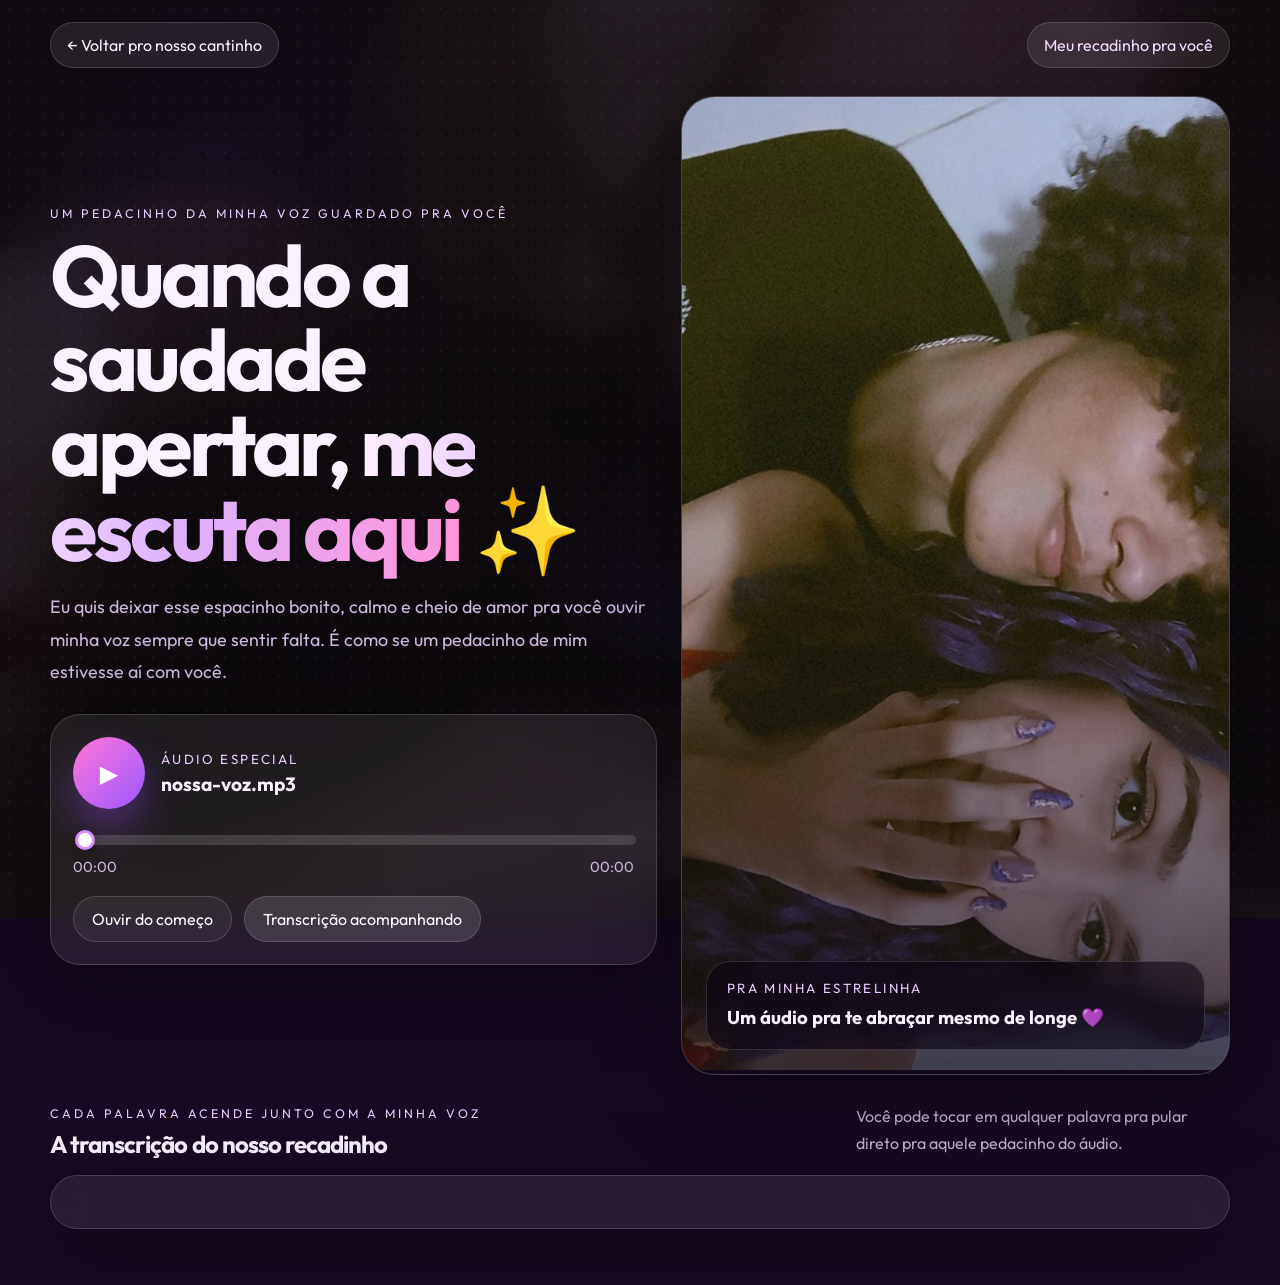
==== recadinho.html @ 1c9de33d "Add files via upload" ====
<!DOCTYPE html>
<html lang="pt-BR">
<head>
  <meta charset="UTF-8" />
  <meta name="viewport" content="width=device-width, initial-scale=1.0" />
  <title>Meu recadinho pra você 💜</title>
  <meta name="description" content="Um recadinho em áudio, com todo o amor do mundo." />
  <link rel="preconnect" href="https://fonts.googleapis.com">
  <link rel="preconnect" href="https://fonts.gstatic.com" crossorigin>
  <link href="https://fonts.googleapis.com/css2?family=Great+Vibes&family=Outfit:wght@300;400;500;600;700;800&display=swap" rel="stylesheet">
  <link rel="stylesheet" href="recadinho.css" />
</head>
<body>
  <div class="voice-page">
    <div class="voice-bg"></div>
    <div class="voice-noise"></div>

    <header class="voice-topbar">
      <a class="back-link" href="index.html">← Voltar pro nosso cantinho</a>
      <span class="top-pill">Meu recadinho pra você</span>
    </header>

    <main class="voice-shell">
      <section class="voice-hero">
        <div class="voice-copy reveal in">
          <p class="eyebrow">Um pedacinho da minha voz guardado pra você</p>
          <h1>Quando a saudade apertar, <span>me escuta aqui</span> ✨</h1>
          <p class="voice-lead">Eu quis deixar esse espacinho bonito, calmo e cheio de amor pra você ouvir minha voz sempre que sentir falta. É como se um pedacinho de mim estivesse aí com você.</p>

          <div class="voice-player-card">
            <div class="player-top">
              <button id="playVoice" class="play-btn" type="button" aria-label="Tocar áudio">▶</button>
              <div>
                <small class="mini-label">Áudio especial</small>
                <strong class="player-title">nossa-voz.mp3</strong>
              </div>
            </div>

            <div class="player-timeline">
              <input id="voiceSeek" class="seekbar" type="range" min="0" max="1000" value="0" step="1" aria-label="Progresso do áudio" />
              <div class="time-row">
                <span id="currentTime">00:00</span>
                <span id="totalTime">00:00</span>
              </div>
            </div>

            <div class="player-actions">
              <button id="restartVoice" class="soft-btn" type="button">Ouvir do começo</button>
              <button id="toggleAutoScroll" class="soft-btn active" type="button">Transcrição acompanhando</button>
            </div>
          </div>
        </div>

        <div class="voice-photo-card reveal in delay-1">
          <div class="photo-frame">
            <img src="assets/favorita.jpg" alt="Nossa foto" />
            <div class="photo-overlay"></div>
            <div class="photo-note">
              <small>Pra minha estrelinha</small>
              <strong>Um áudio pra te abraçar mesmo de longe 💜</strong>
            </div>
          </div>
        </div>
      </section>

      <section class="transcript-section reveal in delay-2">
        <div class="transcript-head">
          <div>
            <p class="eyebrow">Cada palavra acende junto com a minha voz</p>
            <h2>A transcrição do nosso recadinho</h2>
          </div>
          <p class="transcript-tip">Você pode tocar em qualquer palavra pra pular direto pra aquele pedacinho do áudio.</p>
        </div>

        <div id="transcriptBox" class="transcript-box" aria-live="polite"></div>
      </section>
    </main>

    <audio id="voiceAudio" preload="metadata">
      <source src="assets/nossa-voz.mp3" type="audio/mpeg" />
    </audio>

    <script src="recadinho.js"></script>
  </div>
</body>
</html>
---- recadinho.css ----
:root {
  --bg: #09040f;
  --bg-soft: #14081d;
  --panel: rgba(255,255,255,0.08);
  --panel-strong: rgba(255,255,255,0.12);
  --border: rgba(255,255,255,0.15);
  --text: #faf3ff;
  --muted: #cdb8de;
  --pink: #ff76d8;
  --purple: #9d58ff;
  --purple-deep: #6326d7;
  --shadow: 0 24px 80px rgba(0,0,0,.42);
}
* { box-sizing: border-box; }
html, body { min-height: 100%; }
body {
  margin: 0;
  font-family: 'Outfit', system-ui, sans-serif;
  color: var(--text);
  background: linear-gradient(180deg, #08040d 0%, #12071c 38%, #180a23 100%);
}
a { color: inherit; text-decoration: none; }
button { font: inherit; }
.voice-page { position: relative; min-height: 100vh; overflow-x: hidden; }
.voice-bg {
  position: fixed; inset: 0;
  background:
    radial-gradient(circle at 18% 18%, rgba(170,98,255,.27), transparent 25%),
    radial-gradient(circle at 82% 8%, rgba(255,118,216,.20), transparent 20%),
    radial-gradient(circle at 50% 110%, rgba(143,92,255,.22), transparent 28%),
    linear-gradient(180deg, rgba(0,0,0,.18), rgba(0,0,0,.38)),
    url('assets/favorita.jpg') center/cover no-repeat;
  filter: saturate(1.02) blur(0px);
  transform: scale(1.04);
}
.voice-bg::after {
  content: '';
  position: absolute; inset: 0;
  background: rgba(9,4,15,.76);
  backdrop-filter: blur(20px);
}
.voice-noise {
  position: fixed; inset: 0; pointer-events: none; opacity: .05;
  background-image: radial-gradient(circle, #fff .8px, transparent 1px);
  background-size: 18px 18px;
}
.voice-topbar, .voice-shell { position: relative; z-index: 2; }
.voice-topbar {
  width: min(1180px, calc(100% - 32px)); margin: 0 auto;
  padding: 22px 0 4px;
  display: flex; justify-content: space-between; align-items: center; gap: 12px; flex-wrap: wrap;
}
.back-link, .top-pill {
  border: 1px solid var(--border); background: rgba(255,255,255,.08); backdrop-filter: blur(12px);
  border-radius: 999px; padding: 12px 16px; box-shadow: var(--shadow);
}
.top-pill { color: #f3dfff; }
.voice-shell { width: min(1180px, calc(100% - 32px)); margin: 0 auto; padding: 24px 0 56px; }
.voice-hero {
  display: grid; grid-template-columns: 1.05fr .95fr; gap: 24px; align-items: center;
}
.eyebrow {
  margin: 0 0 12px; text-transform: uppercase; letter-spacing: .24em; color: #e6ccff; font-size: .78rem;
}
.voice-copy h1, .transcript-head h2 {
  margin: 0; line-height: .98; letter-spacing: -.04em;
}
.voice-copy h1 { font-size: clamp(2.7rem, 7vw, 5.4rem); max-width: 10ch; }
.voice-copy h1 span {
  background: linear-gradient(90deg, #fff0ff 0%, #ddb3ff 45%, #ff94da 100%);
  -webkit-background-clip: text; background-clip: text; color: transparent;
}
.voice-lead {
  max-width: 700px; margin: 20px 0 0; color: var(--muted); line-height: 1.8; font-size: clamp(1rem, 2vw, 1.12rem);
}
.voice-player-card, .transcript-box {
  background: rgba(255,255,255,.08); border: 1px solid var(--border); box-shadow: var(--shadow);
  border-radius: 30px; backdrop-filter: blur(18px);
}
.voice-player-card { margin-top: 26px; padding: 22px; }
.player-top { display: flex; gap: 16px; align-items: center; }
.play-btn {
  width: 72px; height: 72px; border-radius: 50%; border: none; cursor: pointer;
  color: #fff; background: linear-gradient(135deg, var(--pink), var(--purple));
  box-shadow: 0 18px 38px rgba(155, 72, 255, .35);
  font-size: 1.5rem; transition: transform .2s ease;
}
.play-btn:hover { transform: scale(1.04); }
.mini-label { display:block; color:#e9cbff; text-transform: uppercase; letter-spacing:.18em; margin-bottom: 5px; }
.player-title { font-size: 1.2rem; }
.player-timeline { margin-top: 20px; }
.seekbar {
  width: 100%; appearance: none; height: 10px; border-radius: 999px; outline: none;
  background: linear-gradient(90deg, rgba(255,118,216,.85) var(--progress, 0%), rgba(255,255,255,.14) var(--progress, 0%));
}
.seekbar::-webkit-slider-thumb {
  appearance: none; width: 20px; height: 20px; border-radius: 50%; background: #fff; border: 3px solid #d58fff;
  box-shadow: 0 4px 12px rgba(0,0,0,.26);
}
.seekbar::-moz-range-thumb {
  width: 20px; height: 20px; border-radius: 50%; background: #fff; border: 3px solid #d58fff;
}
.time-row { display:flex; justify-content:space-between; margin-top:8px; color: var(--muted); font-size:.92rem; }
.player-actions { display:flex; gap:12px; flex-wrap:wrap; margin-top: 20px; }
.soft-btn {
  border: 1px solid var(--border); background: rgba(255,255,255,.06); color: #fff; border-radius: 999px;
  padding: 12px 18px; cursor: pointer;
}
.soft-btn.active { background: rgba(255,255,255,.12); }
.voice-photo-card { position: relative; }
.photo-frame {
  position: relative; overflow: hidden; border-radius: 34px; min-height: 640px;
  border: 1px solid rgba(255,255,255,.16); box-shadow: var(--shadow); background: rgba(255,255,255,.06);
}
.photo-frame img { width: 100%; height: 100%; object-fit: cover; }
.photo-overlay {
  position: absolute; inset: 0; background: linear-gradient(180deg, rgba(255,255,255,.02), rgba(11,5,18,.12) 45%, rgba(11,5,18,.7) 100%);
}
.photo-note {
  position: absolute; left: 24px; right: 24px; bottom: 24px; padding: 18px 20px; border-radius: 24px;
  background: rgba(11,5,18,.56); border: 1px solid rgba(255,255,255,.14); backdrop-filter: blur(14px);
}
.photo-note small { display:block; color:#e9ccff; letter-spacing:.18em; text-transform:uppercase; margin-bottom:8px; }
.photo-note strong { font-size: 1.16rem; line-height: 1.45; }
.transcript-section { margin-top: 28px; }
.transcript-head {
  display:flex; justify-content:space-between; gap:20px; align-items:flex-end; flex-wrap:wrap; margin-bottom: 18px;
}
.transcript-tip { max-width: 34ch; color: var(--muted); line-height: 1.7; margin:0; }
.transcript-box {
  padding: 26px; line-height: 2.05; font-size: clamp(1rem, 1.8vw, 1.18rem);
  max-height: 58vh; overflow: auto; scroll-behavior: smooth;
}
.transcript-paragraph { margin: 0 0 1.35em; }
.word {
  color: rgba(233,216,245,.38); transition: color .18s ease, text-shadow .18s ease, opacity .18s ease, transform .18s ease;
  cursor: pointer; user-select: none; display: inline;
}
.word.played { color: rgba(255,255,255,.86); }
.word.active {
  color: #fff; text-shadow: 0 0 18px rgba(255,255,255,.42), 0 0 28px rgba(221,140,255,.45);
}
.word:hover { color: #fff; }
.reveal.in { opacity: 1; transform: none; }
.delay-1 { transition-delay: .12s; }
.delay-2 { transition-delay: .2s; }
@media (max-width: 980px) {
  .voice-hero { grid-template-columns: 1fr; }
  .photo-frame { min-height: 480px; }
}
@media (max-width: 720px) {
  .voice-topbar, .voice-shell { width: min(100% - 24px, 1180px); }
  .voice-shell { padding-top: 12px; }
  .voice-copy h1 { max-width: none; font-size: clamp(2.2rem, 12vw, 3.8rem); }
  .voice-player-card, .transcript-box { border-radius: 24px; }
  .photo-frame { min-height: 420px; border-radius: 26px; }
  .photo-note { left: 16px; right: 16px; bottom: 16px; }
  .play-btn { width: 64px; height: 64px; }
  .transcript-box { max-height: 52vh; padding: 20px 18px; line-height: 1.95; }
}
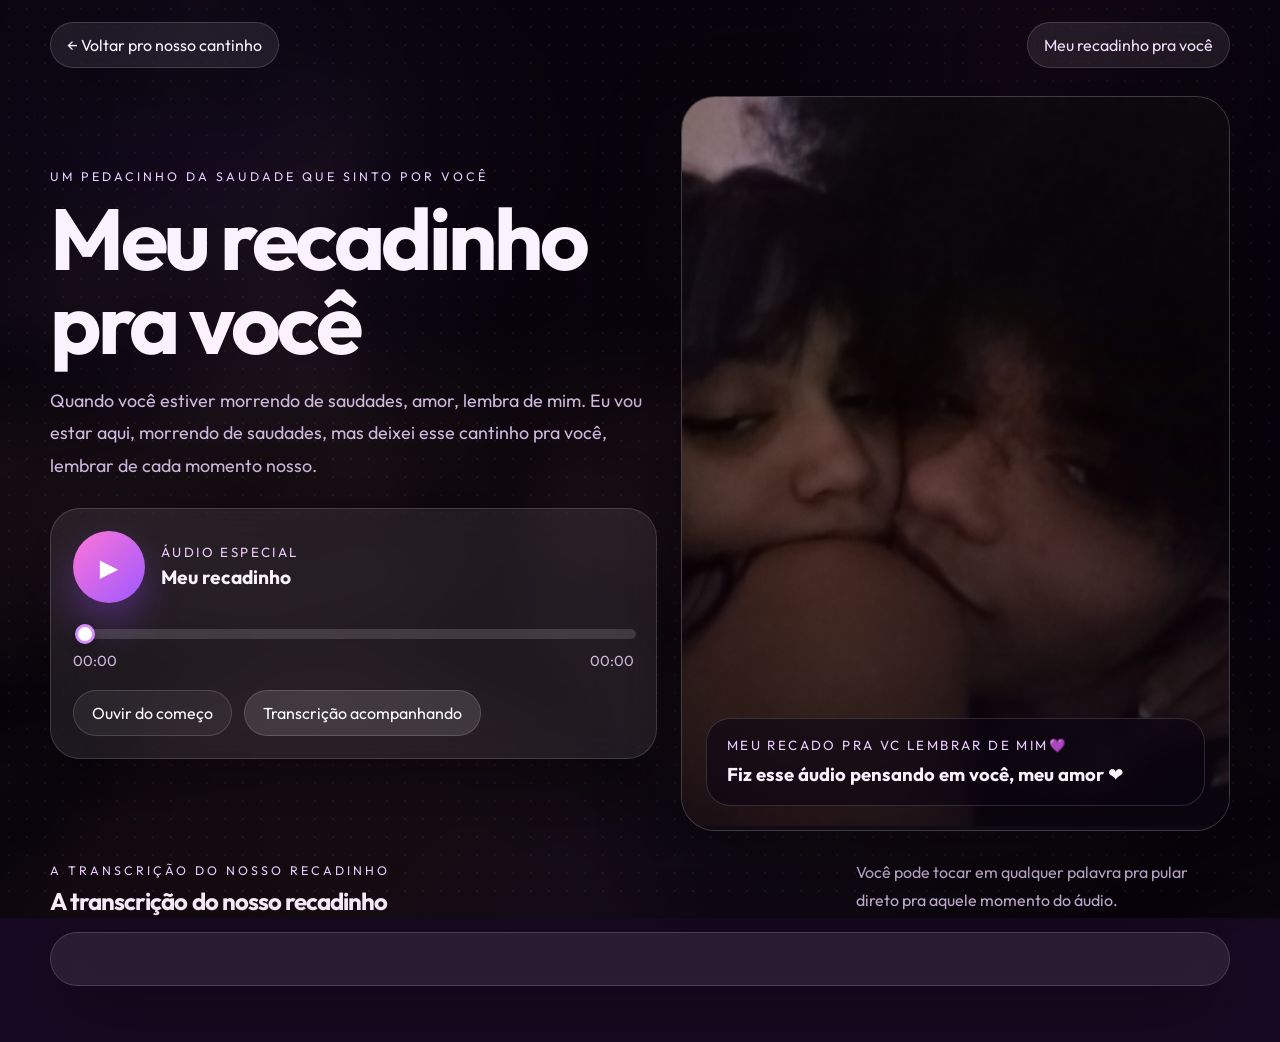
==== commit e9be6f68: "Add files via upload" ====
--- a/recadinho.html
+++ b/recadinho.html
@@ -23,16 +23,16 @@
     <main class="voice-shell">
       <section class="voice-hero">
         <div class="voice-copy reveal in">
-          <p class="eyebrow">Um pedacinho da minha voz guardado pra você</p>
-          <h1>Quando a saudade apertar, <span>me escuta aqui</span> ✨</h1>
-          <p class="voice-lead">Eu quis deixar esse espacinho bonito, calmo e cheio de amor pra você ouvir minha voz sempre que sentir falta. É como se um pedacinho de mim estivesse aí com você.</p>
+          <p class="eyebrow">Um pedacinho da saudade que sinto por você</p>
+          <h1>Meu recadinho pra você</h1>
+          <p class="voice-lead">Quando você estiver morrendo de saudades, amor, lembra de mim. Eu vou estar aqui, morrendo de saudades, mas deixei esse cantinho pra você, lembrar de cada momento nosso.</p>
 
           <div class="voice-player-card">
             <div class="player-top">
               <button id="playVoice" class="play-btn" type="button" aria-label="Tocar áudio">▶</button>
               <div>
                 <small class="mini-label">Áudio especial</small>
-                <strong class="player-title">nossa-voz.mp3</strong>
+                <strong class="player-title">Meu recadinho</strong>
               </div>
             </div>
 
@@ -53,11 +53,11 @@
 
         <div class="voice-photo-card reveal in delay-1">
           <div class="photo-frame">
-            <img src="assets/favorita.jpg" alt="Nossa foto" />
+            <img src="assets/primeira-foto.jpg" alt="Nossa foto" />
             <div class="photo-overlay"></div>
             <div class="photo-note">
-              <small>Pra minha estrelinha</small>
-              <strong>Um áudio pra te abraçar mesmo de longe 💜</strong>
+              <small>Meu recado pra vc lembrar de mim💜</small>
+              <strong>Fiz esse áudio pensando em você, meu amor ❤️</strong>
             </div>
           </div>
         </div>
@@ -66,10 +66,10 @@
       <section class="transcript-section reveal in delay-2">
         <div class="transcript-head">
           <div>
-            <p class="eyebrow">Cada palavra acende junto com a minha voz</p>
+            <p class="eyebrow">A transcrição do nosso recadinho</p>
             <h2>A transcrição do nosso recadinho</h2>
           </div>
-          <p class="transcript-tip">Você pode tocar em qualquer palavra pra pular direto pra aquele pedacinho do áudio.</p>
+          <p class="transcript-tip">Você pode tocar em qualquer palavra pra pular direto pra aquele momento do áudio.</p>
         </div>
 
         <div id="transcriptBox" class="transcript-box" aria-live="polite"></div>
--- a/recadinho.css
+++ b/recadinho.css
@@ -29,7 +29,7 @@
     radial-gradient(circle at 82% 8%, rgba(255,118,216,.20), transparent 20%),
     radial-gradient(circle at 50% 110%, rgba(143,92,255,.22), transparent 28%),
     linear-gradient(180deg, rgba(0,0,0,.18), rgba(0,0,0,.38)),
-    url('assets/favorita.jpg') center/cover no-repeat;
+    url('assets/primeira-foto.jpg') center/cover no-repeat;
   filter: saturate(1.02) blur(0px);
   transform: scale(1.04);
 }
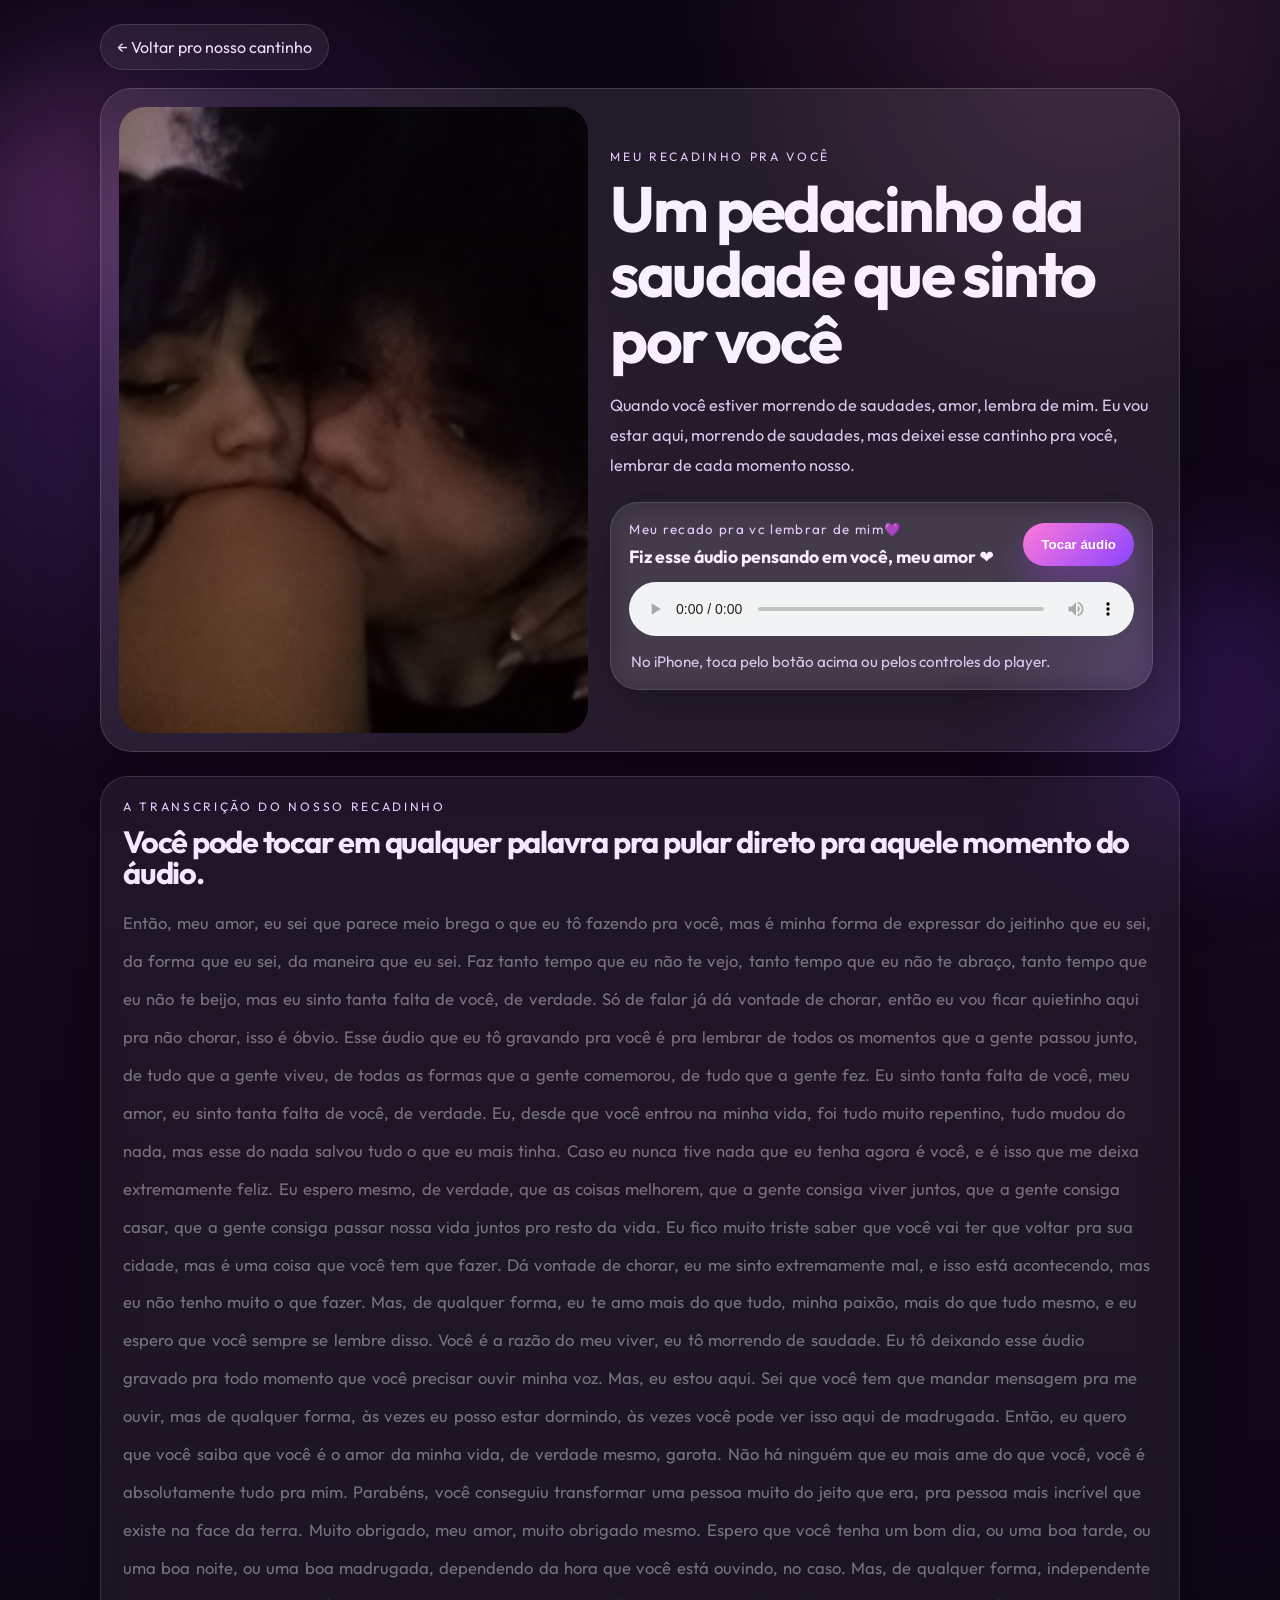
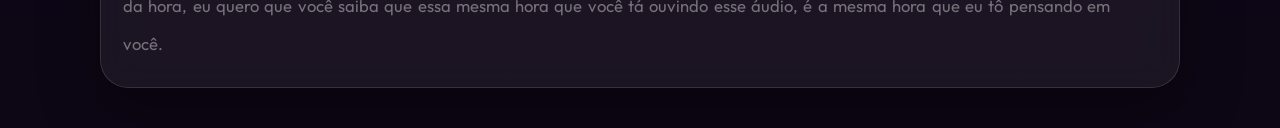
==== commit 1fd110fc: "Add files via upload" ====
--- a/recadinho.html
+++ b/recadinho.html
@@ -3,84 +3,55 @@
 <head>
   <meta charset="UTF-8" />
   <meta name="viewport" content="width=device-width, initial-scale=1.0" />
-  <title>Meu recadinho pra você 💜</title>
-  <meta name="description" content="Um recadinho em áudio, com todo o amor do mundo." />
+  <title>Meu recadinho 💜</title>
+  <meta name="description" content="Um recadinho especial com áudio e transcrição." />
   <link rel="preconnect" href="https://fonts.googleapis.com">
   <link rel="preconnect" href="https://fonts.gstatic.com" crossorigin>
   <link href="https://fonts.googleapis.com/css2?family=Great+Vibes&family=Outfit:wght@300;400;500;600;700;800&display=swap" rel="stylesheet">
   <link rel="stylesheet" href="recadinho.css" />
 </head>
 <body>
-  <div class="voice-page">
-    <div class="voice-bg"></div>
-    <div class="voice-noise"></div>
+  <div class="ambient ambient-1"></div>
+  <div class="ambient ambient-2"></div>
+  <main class="page">
+    <a class="back-link" href="index.html">← Voltar pro nosso cantinho</a>
 
-    <header class="voice-topbar">
-      <a class="back-link" href="index.html">← Voltar pro nosso cantinho</a>
-      <span class="top-pill">Meu recadinho pra você</span>
-    </header>
+    <section class="hero-card">
+      <div class="photo-wrap">
+        <img src="assets/primeira-foto.jpg" alt="Nossa primeira foto" />
+      </div>
 
-    <main class="voice-shell">
-      <section class="voice-hero">
-        <div class="voice-copy reveal in">
-          <p class="eyebrow">Um pedacinho da saudade que sinto por você</p>
-          <h1>Meu recadinho pra você</h1>
-          <p class="voice-lead">Quando você estiver morrendo de saudades, amor, lembra de mim. Eu vou estar aqui, morrendo de saudades, mas deixei esse cantinho pra você, lembrar de cada momento nosso.</p>
+      <div class="copy-wrap">
+        <p class="eyebrow">Meu recadinho pra você</p>
+        <h1>Um pedacinho da saudade que sinto por você</h1>
+        <p class="lead">Quando você estiver morrendo de saudades, amor, lembra de mim. Eu vou estar aqui, morrendo de saudades, mas deixei esse cantinho pra você, lembrar de cada momento nosso.</p>
 
-          <div class="voice-player-card">
-            <div class="player-top">
-              <button id="playVoice" class="play-btn" type="button" aria-label="Tocar áudio">▶</button>
-              <div>
-                <small class="mini-label">Áudio especial</small>
-                <strong class="player-title">Meu recadinho</strong>
-              </div>
-            </div>
-
-            <div class="player-timeline">
-              <input id="voiceSeek" class="seekbar" type="range" min="0" max="1000" value="0" step="1" aria-label="Progresso do áudio" />
-              <div class="time-row">
-                <span id="currentTime">00:00</span>
-                <span id="totalTime">00:00</span>
-              </div>
-            </div>
-
-            <div class="player-actions">
-              <button id="restartVoice" class="soft-btn" type="button">Ouvir do começo</button>
-              <button id="toggleAutoScroll" class="soft-btn active" type="button">Transcrição acompanhando</button>
-            </div>
-          </div>
-        </div>
-
-        <div class="voice-photo-card reveal in delay-1">
-          <div class="photo-frame">
-            <img src="assets/primeira-foto.jpg" alt="Nossa foto" />
-            <div class="photo-overlay"></div>
-            <div class="photo-note">
+        <div class="player-card">
+          <div class="player-top">
+            <div>
               <small>Meu recado pra vc lembrar de mim💜</small>
               <strong>Fiz esse áudio pensando em você, meu amor ❤️</strong>
             </div>
+            <button id="playBtn" class="play-btn" type="button">Tocar áudio</button>
           </div>
+
+          <audio id="voiceAudio" controls playsinline preload="metadata">
+            <source src="assets/nossa-voz.mp3" type="audio/mpeg" />
+            Seu navegador não conseguiu abrir o áudio.
+          </audio>
+
+          <p id="audioStatus" class="audio-status">No iPhone, toca pelo botão acima ou pelos controles do player.</p>
         </div>
-      </section>
+      </div>
+    </section>
 
-      <section class="transcript-section reveal in delay-2">
-        <div class="transcript-head">
-          <div>
-            <p class="eyebrow">A transcrição do nosso recadinho</p>
-            <h2>A transcrição do nosso recadinho</h2>
-          </div>
-          <p class="transcript-tip">Você pode tocar em qualquer palavra pra pular direto pra aquele momento do áudio.</p>
-        </div>
+    <section class="transcript-card">
+      <p class="eyebrow">A transcrição do nosso recadinho</p>
+      <h2>Você pode tocar em qualquer palavra pra pular direto pra aquele momento do áudio.</h2>
+      <div id="transcript" class="transcript" aria-live="polite"></div>
+    </section>
+  </main>
 
-        <div id="transcriptBox" class="transcript-box" aria-live="polite"></div>
-      </section>
-    </main>
-
-    <audio id="voiceAudio" preload="metadata">
-      <source src="assets/nossa-voz.mp3" type="audio/mpeg" />
-    </audio>
-
-    <script src="recadinho.js"></script>
-  </div>
+  <script src="recadinho.js"></script>
 </body>
 </html>
--- a/recadinho.css
+++ b/recadinho.css
@@ -1,160 +1,56 @@
 :root {
-  --bg: #09040f;
-  --bg-soft: #14081d;
-  --panel: rgba(255,255,255,0.08);
-  --panel-strong: rgba(255,255,255,0.12);
-  --border: rgba(255,255,255,0.15);
-  --text: #faf3ff;
-  --muted: #cdb8de;
-  --pink: #ff76d8;
-  --purple: #9d58ff;
-  --purple-deep: #6326d7;
-  --shadow: 0 24px 80px rgba(0,0,0,.42);
+  --bg: #0d0615;
+  --panel: rgba(255,255,255,0.09);
+  --border: rgba(255,255,255,0.14);
+  --text: #f8efff;
+  --muted: #dcc8ee;
+  --pink: #ff7ad9;
+  --purple: #8b43ff;
+  --shadow: 0 20px 60px rgba(0,0,0,.34);
 }
 * { box-sizing: border-box; }
-html, body { min-height: 100%; }
+html { scroll-behavior: smooth; }
 body {
   margin: 0;
+  min-height: 100vh;
+  color: var(--text);
   font-family: 'Outfit', system-ui, sans-serif;
-  color: var(--text);
-  background: linear-gradient(180deg, #08040d 0%, #12071c 38%, #180a23 100%);
+  background:
+    radial-gradient(circle at 15% 20%, rgba(176,88,255,.24), transparent 25%),
+    radial-gradient(circle at 85% 0%, rgba(255,122,217,.16), transparent 20%),
+    linear-gradient(180deg, #0b0512 0%, #13071c 45%, #0d0615 100%);
 }
-a { color: inherit; text-decoration: none; }
-button { font: inherit; }
-.voice-page { position: relative; min-height: 100vh; overflow-x: hidden; }
-.voice-bg {
-  position: fixed; inset: 0;
-  background:
-    radial-gradient(circle at 18% 18%, rgba(170,98,255,.27), transparent 25%),
-    radial-gradient(circle at 82% 8%, rgba(255,118,216,.20), transparent 20%),
-    radial-gradient(circle at 50% 110%, rgba(143,92,255,.22), transparent 28%),
-    linear-gradient(180deg, rgba(0,0,0,.18), rgba(0,0,0,.38)),
-    url('assets/primeira-foto.jpg') center/cover no-repeat;
-  filter: saturate(1.02) blur(0px);
-  transform: scale(1.04);
+.ambient{position:fixed; inset:auto; border-radius:999px; filter:blur(60px); pointer-events:none; opacity:.6}
+.ambient-1{width:240px;height:240px;left:-40px;top:80px;background:rgba(255,122,217,.28)}
+.ambient-2{width:280px;height:280px;right:-60px;bottom:60px;background:rgba(139,67,255,.3)}
+.page{width:min(1080px, calc(100% - 28px)); margin:0 auto; padding:24px 0 40px}
+.back-link{display:inline-flex; margin-bottom:18px; color:#f3ddff; text-decoration:none; background:rgba(255,255,255,.07); border:1px solid rgba(255,255,255,.12); padding:12px 16px; border-radius:999px; backdrop-filter:blur(10px)}
+.hero-card{display:grid; grid-template-columns: .92fr 1.08fr; gap:22px; background:var(--panel); border:1px solid var(--border); border-radius:32px; padding:18px; box-shadow:var(--shadow); backdrop-filter:blur(16px)}
+.photo-wrap{position:relative; min-height:520px; border-radius:26px; overflow:hidden; background:#120918}
+.photo-wrap img{width:100%; height:100%; object-fit:cover; display:block}
+.copy-wrap{display:flex; flex-direction:column; justify-content:center; padding:8px 8px 8px 0}
+.eyebrow{margin:0 0 12px; text-transform:uppercase; letter-spacing:.22em; color:#e8cbff; font-size:.76rem}
+h1,h2{margin:0; line-height:1.02; letter-spacing:-.04em}
+h1{font-size:clamp(2.4rem, 5vw, 4.6rem)}
+h2{font-size:clamp(1.3rem, 2.4vw, 2rem); color:#f4e7ff}
+.lead{margin:18px 0 0; color:var(--muted); font-size:1.02rem; line-height:1.85}
+.player-card,.transcript-card{margin-top:22px; background:rgba(255,255,255,.06); border:1px solid rgba(255,255,255,.12); border-radius:28px; box-shadow:var(--shadow); backdrop-filter:blur(14px)}
+.player-card{padding:18px}
+.player-top{display:flex; justify-content:space-between; gap:16px; align-items:center; margin-bottom:14px}
+.player-top small{display:block; color:#e8cbff; margin-bottom:8px; letter-spacing:.1em}
+.player-top strong{font-size:1.1rem}
+.play-btn{border:0; border-radius:999px; padding:14px 18px; background:linear-gradient(135deg,var(--pink),var(--purple)); color:white; font-weight:700; cursor:pointer; box-shadow:0 14px 34px rgba(174,76,255,.32)}
+audio{width:100%; min-height:54px}
+.audio-status{margin:12px 2px 0; color:var(--muted); font-size:.95rem}
+.transcript-card{padding:22px; margin-top:24px}
+.transcript{margin-top:18px; line-height:2.1; font-size:1.04rem; color:rgba(255,255,255,.4)}
+.word{display:inline-block; margin-right:.32em; margin-bottom:.18em; cursor:pointer; transition:color .18s ease, text-shadow .18s ease, transform .18s ease}
+.word.active{color:#fff; text-shadow:0 0 18px rgba(255,255,255,.22)}
+.word.current{color:#fff; text-shadow:0 0 22px rgba(255,122,217,.5); transform:translateY(-1px)}
+@media (max-width: 860px){
+  .hero-card{grid-template-columns:1fr; padding:14px}
+  .photo-wrap{min-height:380px}
+  .copy-wrap{padding:4px}
+  .player-top{flex-direction:column; align-items:flex-start}
+  .play-btn{width:100%}
 }
-.voice-bg::after {
-  content: '';
-  position: absolute; inset: 0;
-  background: rgba(9,4,15,.76);
-  backdrop-filter: blur(20px);
-}
-.voice-noise {
-  position: fixed; inset: 0; pointer-events: none; opacity: .05;
-  background-image: radial-gradient(circle, #fff .8px, transparent 1px);
-  background-size: 18px 18px;
-}
-.voice-topbar, .voice-shell { position: relative; z-index: 2; }
-.voice-topbar {
-  width: min(1180px, calc(100% - 32px)); margin: 0 auto;
-  padding: 22px 0 4px;
-  display: flex; justify-content: space-between; align-items: center; gap: 12px; flex-wrap: wrap;
-}
-.back-link, .top-pill {
-  border: 1px solid var(--border); background: rgba(255,255,255,.08); backdrop-filter: blur(12px);
-  border-radius: 999px; padding: 12px 16px; box-shadow: var(--shadow);
-}
-.top-pill { color: #f3dfff; }
-.voice-shell { width: min(1180px, calc(100% - 32px)); margin: 0 auto; padding: 24px 0 56px; }
-.voice-hero {
-  display: grid; grid-template-columns: 1.05fr .95fr; gap: 24px; align-items: center;
-}
-.eyebrow {
-  margin: 0 0 12px; text-transform: uppercase; letter-spacing: .24em; color: #e6ccff; font-size: .78rem;
-}
-.voice-copy h1, .transcript-head h2 {
-  margin: 0; line-height: .98; letter-spacing: -.04em;
-}
-.voice-copy h1 { font-size: clamp(2.7rem, 7vw, 5.4rem); max-width: 10ch; }
-.voice-copy h1 span {
-  background: linear-gradient(90deg, #fff0ff 0%, #ddb3ff 45%, #ff94da 100%);
-  -webkit-background-clip: text; background-clip: text; color: transparent;
-}
-.voice-lead {
-  max-width: 700px; margin: 20px 0 0; color: var(--muted); line-height: 1.8; font-size: clamp(1rem, 2vw, 1.12rem);
-}
-.voice-player-card, .transcript-box {
-  background: rgba(255,255,255,.08); border: 1px solid var(--border); box-shadow: var(--shadow);
-  border-radius: 30px; backdrop-filter: blur(18px);
-}
-.voice-player-card { margin-top: 26px; padding: 22px; }
-.player-top { display: flex; gap: 16px; align-items: center; }
-.play-btn {
-  width: 72px; height: 72px; border-radius: 50%; border: none; cursor: pointer;
-  color: #fff; background: linear-gradient(135deg, var(--pink), var(--purple));
-  box-shadow: 0 18px 38px rgba(155, 72, 255, .35);
-  font-size: 1.5rem; transition: transform .2s ease;
-}
-.play-btn:hover { transform: scale(1.04); }
-.mini-label { display:block; color:#e9cbff; text-transform: uppercase; letter-spacing:.18em; margin-bottom: 5px; }
-.player-title { font-size: 1.2rem; }
-.player-timeline { margin-top: 20px; }
-.seekbar {
-  width: 100%; appearance: none; height: 10px; border-radius: 999px; outline: none;
-  background: linear-gradient(90deg, rgba(255,118,216,.85) var(--progress, 0%), rgba(255,255,255,.14) var(--progress, 0%));
-}
-.seekbar::-webkit-slider-thumb {
-  appearance: none; width: 20px; height: 20px; border-radius: 50%; background: #fff; border: 3px solid #d58fff;
-  box-shadow: 0 4px 12px rgba(0,0,0,.26);
-}
-.seekbar::-moz-range-thumb {
-  width: 20px; height: 20px; border-radius: 50%; background: #fff; border: 3px solid #d58fff;
-}
-.time-row { display:flex; justify-content:space-between; margin-top:8px; color: var(--muted); font-size:.92rem; }
-.player-actions { display:flex; gap:12px; flex-wrap:wrap; margin-top: 20px; }
-.soft-btn {
-  border: 1px solid var(--border); background: rgba(255,255,255,.06); color: #fff; border-radius: 999px;
-  padding: 12px 18px; cursor: pointer;
-}
-.soft-btn.active { background: rgba(255,255,255,.12); }
-.voice-photo-card { position: relative; }
-.photo-frame {
-  position: relative; overflow: hidden; border-radius: 34px; min-height: 640px;
-  border: 1px solid rgba(255,255,255,.16); box-shadow: var(--shadow); background: rgba(255,255,255,.06);
-}
-.photo-frame img { width: 100%; height: 100%; object-fit: cover; }
-.photo-overlay {
-  position: absolute; inset: 0; background: linear-gradient(180deg, rgba(255,255,255,.02), rgba(11,5,18,.12) 45%, rgba(11,5,18,.7) 100%);
-}
-.photo-note {
-  position: absolute; left: 24px; right: 24px; bottom: 24px; padding: 18px 20px; border-radius: 24px;
-  background: rgba(11,5,18,.56); border: 1px solid rgba(255,255,255,.14); backdrop-filter: blur(14px);
-}
-.photo-note small { display:block; color:#e9ccff; letter-spacing:.18em; text-transform:uppercase; margin-bottom:8px; }
-.photo-note strong { font-size: 1.16rem; line-height: 1.45; }
-.transcript-section { margin-top: 28px; }
-.transcript-head {
-  display:flex; justify-content:space-between; gap:20px; align-items:flex-end; flex-wrap:wrap; margin-bottom: 18px;
-}
-.transcript-tip { max-width: 34ch; color: var(--muted); line-height: 1.7; margin:0; }
-.transcript-box {
-  padding: 26px; line-height: 2.05; font-size: clamp(1rem, 1.8vw, 1.18rem);
-  max-height: 58vh; overflow: auto; scroll-behavior: smooth;
-}
-.transcript-paragraph { margin: 0 0 1.35em; }
-.word {
-  color: rgba(233,216,245,.38); transition: color .18s ease, text-shadow .18s ease, opacity .18s ease, transform .18s ease;
-  cursor: pointer; user-select: none; display: inline;
-}
-.word.played { color: rgba(255,255,255,.86); }
-.word.active {
-  color: #fff; text-shadow: 0 0 18px rgba(255,255,255,.42), 0 0 28px rgba(221,140,255,.45);
-}
-.word:hover { color: #fff; }
-.reveal.in { opacity: 1; transform: none; }
-.delay-1 { transition-delay: .12s; }
-.delay-2 { transition-delay: .2s; }
-@media (max-width: 980px) {
-  .voice-hero { grid-template-columns: 1fr; }
-  .photo-frame { min-height: 480px; }
-}
-@media (max-width: 720px) {
-  .voice-topbar, .voice-shell { width: min(100% - 24px, 1180px); }
-  .voice-shell { padding-top: 12px; }
-  .voice-copy h1 { max-width: none; font-size: clamp(2.2rem, 12vw, 3.8rem); }
-  .voice-player-card, .transcript-box { border-radius: 24px; }
-  .photo-frame { min-height: 420px; border-radius: 26px; }
-  .photo-note { left: 16px; right: 16px; bottom: 16px; }
-  .play-btn { width: 64px; height: 64px; }
-  .transcript-box { max-height: 52vh; padding: 20px 18px; line-height: 1.95; }
-}
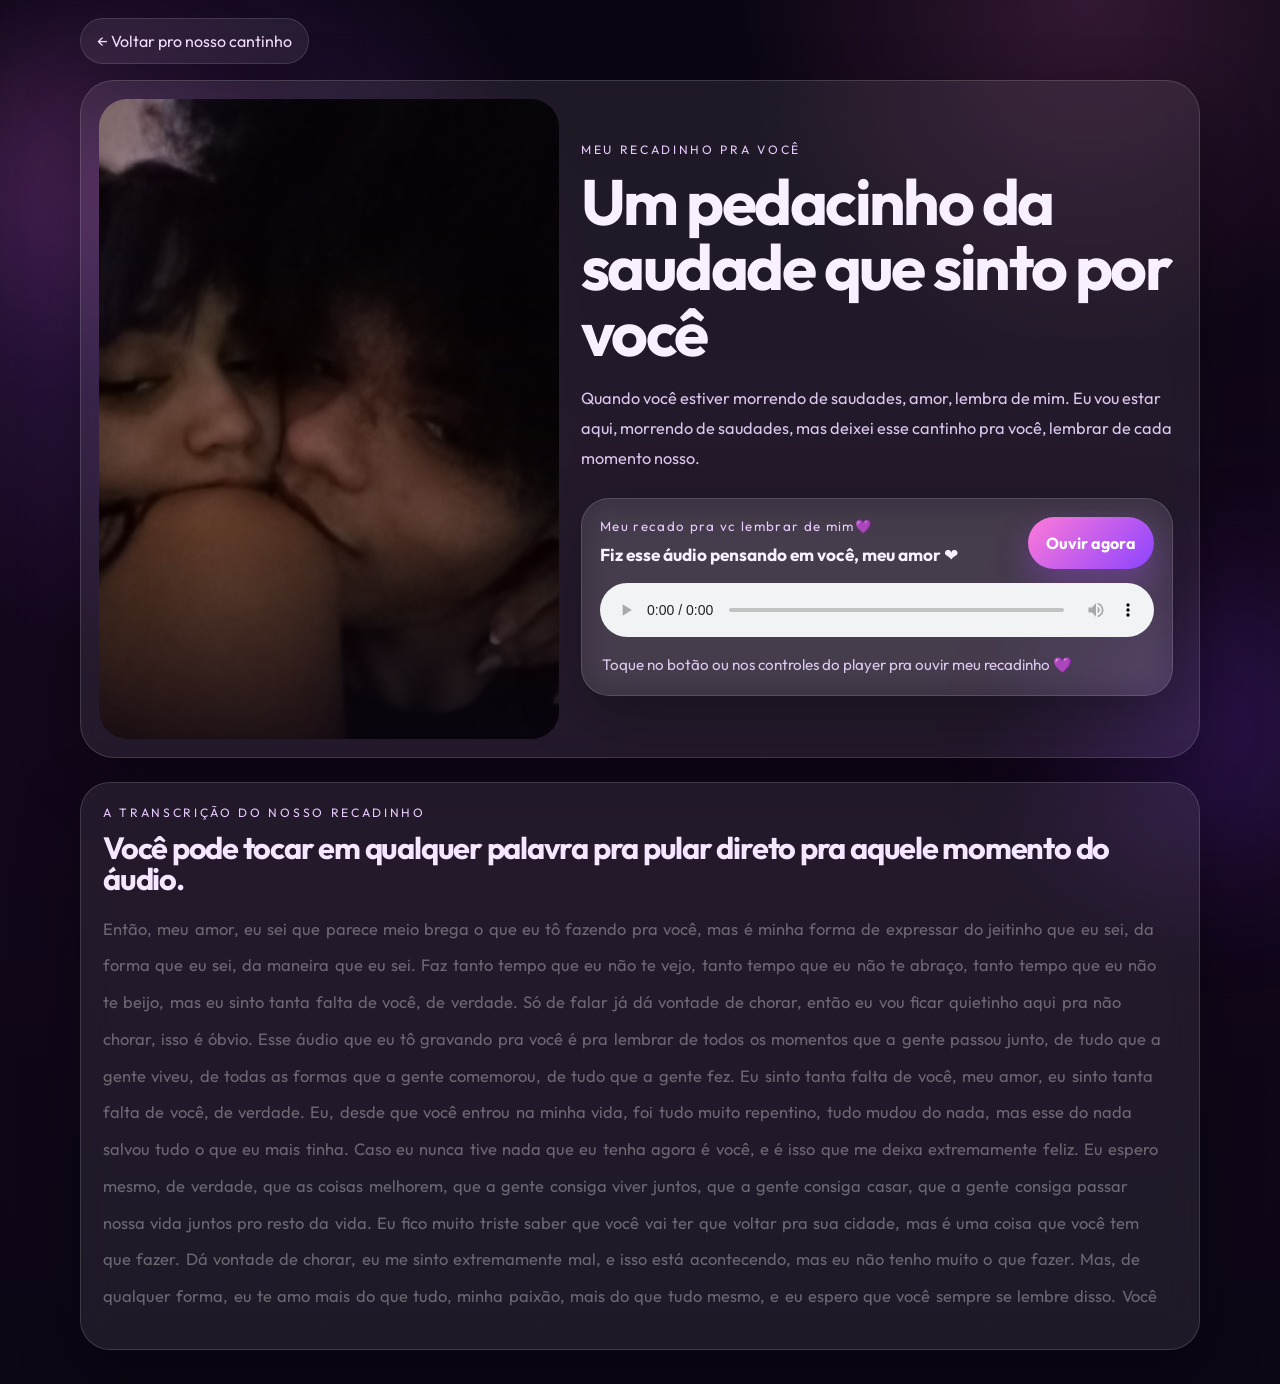
==== commit 3f756c1c: "Add files via upload" ====
--- a/recadinho.html
+++ b/recadinho.html
@@ -11,28 +11,30 @@
   <link rel="stylesheet" href="recadinho.css" />
 </head>
 <body>
-  <div class="ambient ambient-1"></div>
-  <div class="ambient ambient-2"></div>
+  <div class="ambient ambient-1" aria-hidden="true"></div>
+  <div class="ambient ambient-2" aria-hidden="true"></div>
+
   <main class="page">
     <a class="back-link" href="index.html">← Voltar pro nosso cantinho</a>
 
-    <section class="hero-card">
-      <div class="photo-wrap">
-        <img src="assets/primeira-foto.jpg" alt="Nossa primeira foto" />
+    <section class="hero-panel">
+      <div class="hero-photo">
+        <img src="assets/primeira-foto.jpg" alt="Nossa primeira foto" fetchpriority="high" decoding="async" />
+        <div class="hero-photo-overlay"></div>
       </div>
 
-      <div class="copy-wrap">
+      <div class="hero-content">
         <p class="eyebrow">Meu recadinho pra você</p>
         <h1>Um pedacinho da saudade que sinto por você</h1>
         <p class="lead">Quando você estiver morrendo de saudades, amor, lembra de mim. Eu vou estar aqui, morrendo de saudades, mas deixei esse cantinho pra você, lembrar de cada momento nosso.</p>
 
-        <div class="player-card">
+        <section class="player-card" aria-label="Player do recadinho">
           <div class="player-top">
-            <div>
+            <div class="player-copy">
               <small>Meu recado pra vc lembrar de mim💜</small>
               <strong>Fiz esse áudio pensando em você, meu amor ❤️</strong>
             </div>
-            <button id="playBtn" class="play-btn" type="button">Tocar áudio</button>
+            <button id="playBtn" class="play-btn" type="button" aria-controls="voiceAudio">Ouvir agora</button>
           </div>
 
           <audio id="voiceAudio" controls playsinline preload="metadata">
@@ -40,8 +42,8 @@
             Seu navegador não conseguiu abrir o áudio.
           </audio>
 
-          <p id="audioStatus" class="audio-status">No iPhone, toca pelo botão acima ou pelos controles do player.</p>
-        </div>
+          <p id="audioStatus" class="audio-status">Toque no botão ou nos controles do player pra ouvir meu recadinho 💜</p>
+        </section>
       </div>
     </section>
 
--- a/recadinho.css
+++ b/recadinho.css
@@ -1,13 +1,17 @@
 :root {
   --bg: #0d0615;
-  --panel: rgba(255,255,255,0.09);
+  --bg-2: #170922;
+  --panel: rgba(255,255,255,0.08);
+  --panel-strong: rgba(255,255,255,0.12);
   --border: rgba(255,255,255,0.14);
   --text: #f8efff;
   --muted: #dcc8ee;
   --pink: #ff7ad9;
   --purple: #8b43ff;
   --shadow: 0 20px 60px rgba(0,0,0,.34);
-}
+  --radius: 30px;
+}
+
 * { box-sizing: border-box; }
 html { scroll-behavior: smooth; }
 body {
@@ -19,38 +23,281 @@
     radial-gradient(circle at 15% 20%, rgba(176,88,255,.24), transparent 25%),
     radial-gradient(circle at 85% 0%, rgba(255,122,217,.16), transparent 20%),
     linear-gradient(180deg, #0b0512 0%, #13071c 45%, #0d0615 100%);
-}
-.ambient{position:fixed; inset:auto; border-radius:999px; filter:blur(60px); pointer-events:none; opacity:.6}
-.ambient-1{width:240px;height:240px;left:-40px;top:80px;background:rgba(255,122,217,.28)}
-.ambient-2{width:280px;height:280px;right:-60px;bottom:60px;background:rgba(139,67,255,.3)}
-.page{width:min(1080px, calc(100% - 28px)); margin:0 auto; padding:24px 0 40px}
-.back-link{display:inline-flex; margin-bottom:18px; color:#f3ddff; text-decoration:none; background:rgba(255,255,255,.07); border:1px solid rgba(255,255,255,.12); padding:12px 16px; border-radius:999px; backdrop-filter:blur(10px)}
-.hero-card{display:grid; grid-template-columns: .92fr 1.08fr; gap:22px; background:var(--panel); border:1px solid var(--border); border-radius:32px; padding:18px; box-shadow:var(--shadow); backdrop-filter:blur(16px)}
-.photo-wrap{position:relative; min-height:520px; border-radius:26px; overflow:hidden; background:#120918}
-.photo-wrap img{width:100%; height:100%; object-fit:cover; display:block}
-.copy-wrap{display:flex; flex-direction:column; justify-content:center; padding:8px 8px 8px 0}
-.eyebrow{margin:0 0 12px; text-transform:uppercase; letter-spacing:.22em; color:#e8cbff; font-size:.76rem}
-h1,h2{margin:0; line-height:1.02; letter-spacing:-.04em}
-h1{font-size:clamp(2.4rem, 5vw, 4.6rem)}
-h2{font-size:clamp(1.3rem, 2.4vw, 2rem); color:#f4e7ff}
-.lead{margin:18px 0 0; color:var(--muted); font-size:1.02rem; line-height:1.85}
-.player-card,.transcript-card{margin-top:22px; background:rgba(255,255,255,.06); border:1px solid rgba(255,255,255,.12); border-radius:28px; box-shadow:var(--shadow); backdrop-filter:blur(14px)}
-.player-card{padding:18px}
-.player-top{display:flex; justify-content:space-between; gap:16px; align-items:center; margin-bottom:14px}
-.player-top small{display:block; color:#e8cbff; margin-bottom:8px; letter-spacing:.1em}
-.player-top strong{font-size:1.1rem}
-.play-btn{border:0; border-radius:999px; padding:14px 18px; background:linear-gradient(135deg,var(--pink),var(--purple)); color:white; font-weight:700; cursor:pointer; box-shadow:0 14px 34px rgba(174,76,255,.32)}
-audio{width:100%; min-height:54px}
-.audio-status{margin:12px 2px 0; color:var(--muted); font-size:.95rem}
-.transcript-card{padding:22px; margin-top:24px}
-.transcript{margin-top:18px; line-height:2.1; font-size:1.04rem; color:rgba(255,255,255,.4)}
-.word{display:inline-block; margin-right:.32em; margin-bottom:.18em; cursor:pointer; transition:color .18s ease, text-shadow .18s ease, transform .18s ease}
-.word.active{color:#fff; text-shadow:0 0 18px rgba(255,255,255,.22)}
-.word.current{color:#fff; text-shadow:0 0 22px rgba(255,122,217,.5); transform:translateY(-1px)}
-@media (max-width: 860px){
-  .hero-card{grid-template-columns:1fr; padding:14px}
-  .photo-wrap{min-height:380px}
-  .copy-wrap{padding:4px}
-  .player-top{flex-direction:column; align-items:flex-start}
-  .play-btn{width:100%}
-}
+  overflow-x: hidden;
+}
+
+img { display: block; max-width: 100%; }
+a { color: inherit; text-decoration: none; }
+button, audio { font: inherit; }
+
+.ambient {
+  position: fixed;
+  border-radius: 999px;
+  filter: blur(70px);
+  pointer-events: none;
+  opacity: .58;
+}
+.ambient-1 { width: 240px; height: 240px; left: -50px; top: 50px; background: rgba(255,122,217,.28); }
+.ambient-2 { width: 280px; height: 280px; right: -70px; bottom: 30px; background: rgba(139,67,255,.32); }
+
+.page {
+  position: relative;
+  z-index: 1;
+  width: min(1120px, calc(100% - 28px));
+  margin: 0 auto;
+  padding: 18px 0 34px;
+}
+
+.back-link {
+  display: inline-flex;
+  align-items: center;
+  gap: 8px;
+  margin-bottom: 16px;
+  padding: 12px 16px;
+  border-radius: 999px;
+  border: 1px solid rgba(255,255,255,.12);
+  background: rgba(255,255,255,.07);
+  backdrop-filter: blur(10px);
+  box-shadow: var(--shadow);
+  color: #f3ddff;
+}
+
+.hero-panel,
+.player-card,
+.transcript-card {
+  background: var(--panel);
+  border: 1px solid var(--border);
+  box-shadow: var(--shadow);
+  backdrop-filter: blur(16px);
+}
+
+.hero-panel {
+  display: grid;
+  grid-template-columns: minmax(300px, 460px) minmax(0, 1fr);
+  gap: 22px;
+  padding: 18px;
+  border-radius: 34px;
+  align-items: stretch;
+}
+
+.hero-photo {
+  position: relative;
+  min-height: 640px;
+  border-radius: 28px;
+  overflow: hidden;
+  background: #140a1e;
+}
+
+.hero-photo img {
+  width: 100%;
+  height: 100%;
+  object-fit: cover;
+  object-position: center;
+}
+
+.hero-photo-overlay {
+  position: absolute;
+  inset: auto 0 0 0;
+  height: 34%;
+  background: linear-gradient(180deg, transparent, rgba(11,5,18,.72));
+}
+
+.hero-content {
+  display: flex;
+  flex-direction: column;
+  justify-content: center;
+  min-width: 0;
+  padding: 8px 8px 8px 0;
+}
+
+.eyebrow {
+  margin: 0 0 12px;
+  text-transform: uppercase;
+  letter-spacing: .22em;
+  color: #e8cbff;
+  font-size: .76rem;
+}
+
+h1,
+h2 {
+  margin: 0;
+  line-height: 1.02;
+  letter-spacing: -.04em;
+}
+
+h1 { font-size: clamp(2.4rem, 5vw, 4.8rem); }
+h2 { font-size: clamp(1.25rem, 2.4vw, 2rem); color: #f4e7ff; }
+
+.lead {
+  margin: 18px 0 0;
+  color: var(--muted);
+  font-size: 1.02rem;
+  line-height: 1.85;
+}
+
+.player-card {
+  margin-top: 24px;
+  padding: 18px;
+  border-radius: 28px;
+}
+
+.player-top {
+  display: flex;
+  justify-content: space-between;
+  align-items: center;
+  gap: 16px;
+  margin-bottom: 14px;
+}
+
+.player-copy {
+  min-width: 0;
+}
+
+.player-copy small {
+  display: block;
+  color: #e8cbff;
+  margin-bottom: 8px;
+  letter-spacing: .1em;
+}
+
+.player-copy strong {
+  display: block;
+  font-size: 1.08rem;
+  line-height: 1.45;
+}
+
+.play-btn {
+  border: 0;
+  border-radius: 999px;
+  padding: 14px 18px;
+  min-height: 52px;
+  background: linear-gradient(135deg,var(--pink),var(--purple));
+  color: white;
+  font-weight: 700;
+  cursor: pointer;
+  white-space: nowrap;
+  box-shadow: 0 14px 34px rgba(174,76,255,.32);
+}
+
+.play-btn:active { transform: translateY(1px); }
+
+audio {
+  width: 100%;
+  min-height: 54px;
+}
+
+.audio-status {
+  margin: 12px 2px 0;
+  color: var(--muted);
+  font-size: .95rem;
+  line-height: 1.6;
+}
+
+.transcript-card {
+  margin-top: 24px;
+  padding: 22px;
+  border-radius: 30px;
+}
+
+.transcript {
+  margin-top: 18px;
+  line-height: 2.05;
+  font-size: 1.03rem;
+  color: rgba(255,255,255,.34);
+  max-height: min(46svh, 420px);
+  overflow: auto;
+  padding-right: 4px;
+}
+
+.word {
+  display: inline-block;
+  margin-right: .32em;
+  margin-bottom: .18em;
+  cursor: pointer;
+  transition: color .18s ease, text-shadow .18s ease, transform .18s ease;
+}
+
+.word.active {
+  color: rgba(255,255,255,.88);
+  text-shadow: 0 0 18px rgba(255,255,255,.12);
+}
+
+.word.current {
+  color: #fff;
+  text-shadow: 0 0 22px rgba(255,122,217,.5);
+  transform: translateY(-1px);
+}
+
+@media (max-width: 960px) {
+  .hero-panel {
+    grid-template-columns: 1fr;
+    padding: 14px;
+  }
+
+  .hero-photo {
+    min-height: unset;
+    aspect-ratio: 4 / 5;
+  }
+
+  .hero-content {
+    padding: 4px;
+  }
+}
+
+@media (max-width: 720px) {
+  .page {
+    width: min(100%, calc(100% - 18px));
+    padding: 12px 0 22px;
+  }
+
+  .back-link {
+    margin-bottom: 12px;
+    padding: 10px 14px;
+    font-size: .94rem;
+  }
+
+  .hero-panel {
+    gap: 14px;
+    border-radius: 24px;
+  }
+
+  .hero-photo {
+    border-radius: 20px;
+    aspect-ratio: 4 / 5;
+  }
+
+  .hero-content {
+    padding: 0 2px 2px;
+  }
+
+  h1 {
+    font-size: clamp(2rem, 8vw, 2.8rem);
+    line-height: 1.04;
+  }
+
+  .lead {
+    font-size: .98rem;
+    line-height: 1.72;
+  }
+
+  .player-card,
+  .transcript-card {
+    border-radius: 22px;
+    padding: 16px;
+  }
+
+  .player-top {
+    flex-direction: column;
+    align-items: stretch;
+  }
+
+  .play-btn {
+    width: 100%;
+  }
+
+  .transcript {
+    max-height: none;
+    overflow: visible;
+    line-height: 1.95;
+  }
+}
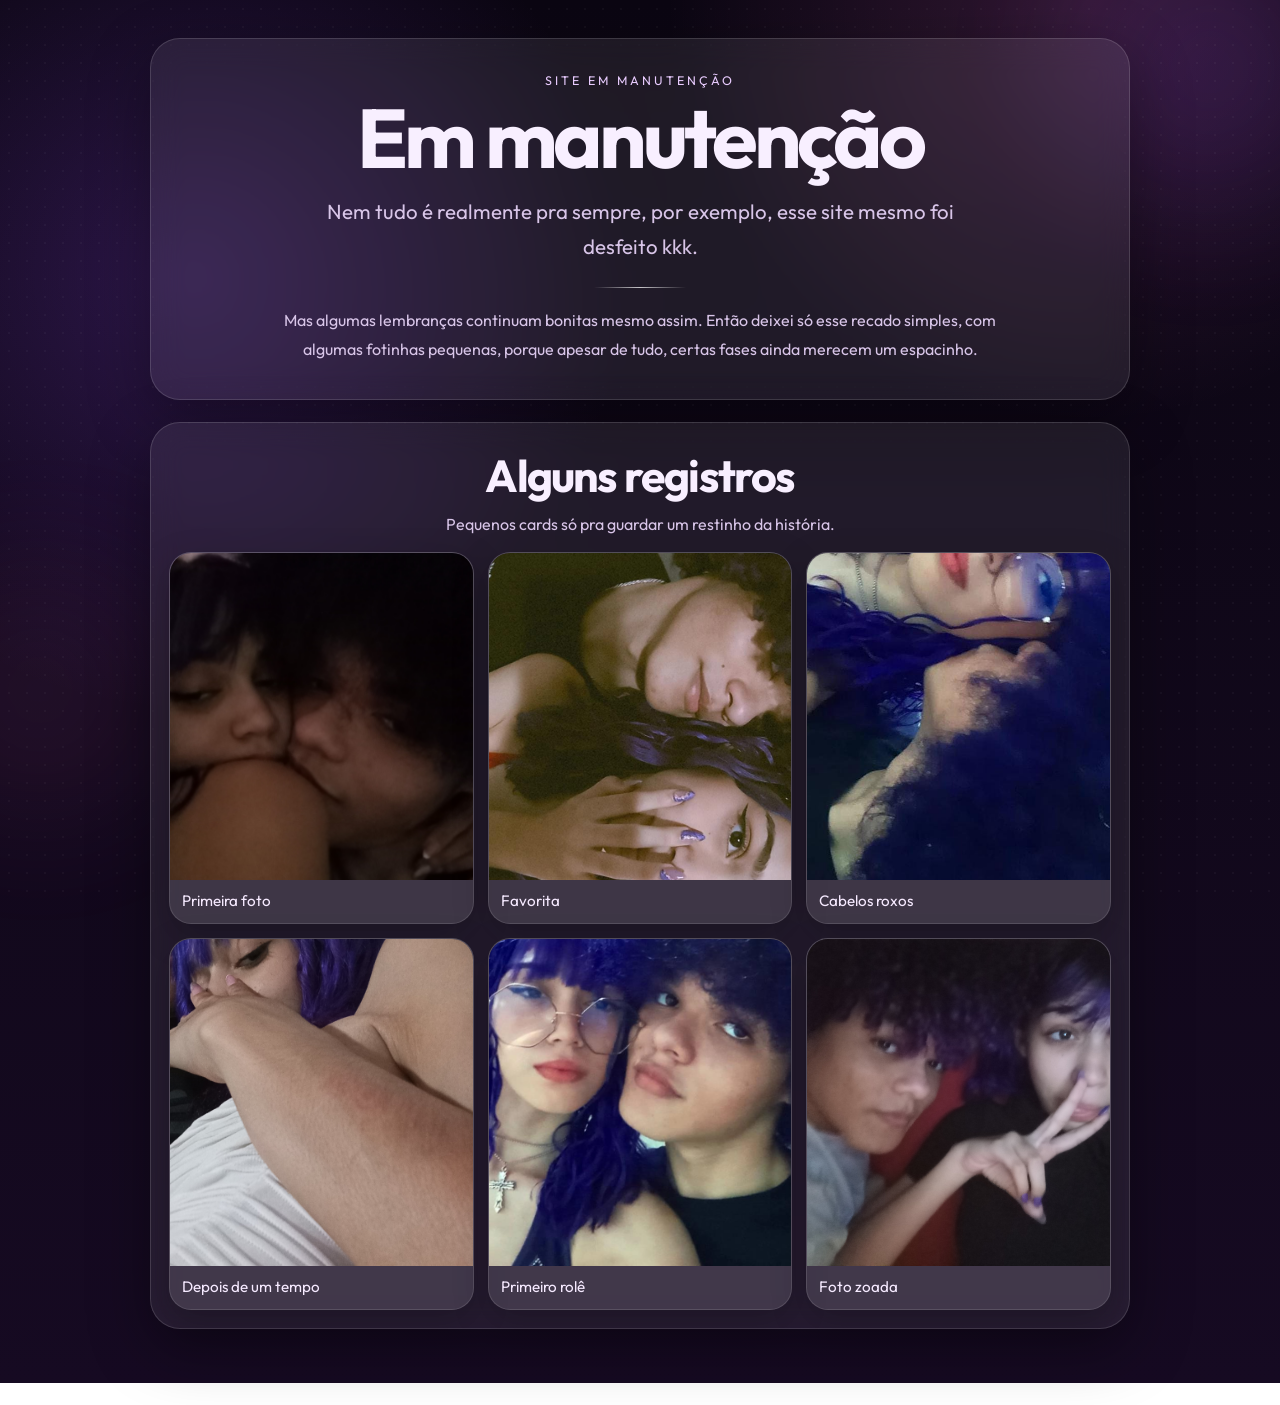
==== commit 8bae63f3: "Add files via upload" ====
--- a/recadinho.html
+++ b/recadinho.html
@@ -3,57 +3,8 @@
 <head>
   <meta charset="UTF-8" />
   <meta name="viewport" content="width=device-width, initial-scale=1.0" />
-  <title>Meu recadinho 💜</title>
-  <meta name="description" content="Um recadinho especial com áudio e transcrição." />
-  <link rel="preconnect" href="https://fonts.googleapis.com">
-  <link rel="preconnect" href="https://fonts.gstatic.com" crossorigin>
-  <link href="https://fonts.googleapis.com/css2?family=Great+Vibes&family=Outfit:wght@300;400;500;600;700;800&display=swap" rel="stylesheet">
-  <link rel="stylesheet" href="recadinho.css" />
+  <meta http-equiv="refresh" content="0; url=./index.html" />
+  <title>Redirecionando...</title>
 </head>
-<body>
-  <div class="ambient ambient-1" aria-hidden="true"></div>
-  <div class="ambient ambient-2" aria-hidden="true"></div>
-
-  <main class="page">
-    <a class="back-link" href="index.html">← Voltar pro nosso cantinho</a>
-
-    <section class="hero-panel">
-      <div class="hero-photo">
-        <img src="assets/primeira-foto.jpg" alt="Nossa primeira foto" fetchpriority="high" decoding="async" />
-        <div class="hero-photo-overlay"></div>
-      </div>
-
-      <div class="hero-content">
-        <p class="eyebrow">Meu recadinho pra você</p>
-        <h1>Um pedacinho da saudade que sinto por você</h1>
-        <p class="lead">Quando você estiver morrendo de saudades, amor, lembra de mim. Eu vou estar aqui, morrendo de saudades, mas deixei esse cantinho pra você, lembrar de cada momento nosso.</p>
-
-        <section class="player-card" aria-label="Player do recadinho">
-          <div class="player-top">
-            <div class="player-copy">
-              <small>Meu recado pra vc lembrar de mim💜</small>
-              <strong>Fiz esse áudio pensando em você, meu amor ❤️</strong>
-            </div>
-            <button id="playBtn" class="play-btn" type="button" aria-controls="voiceAudio">Ouvir agora</button>
-          </div>
-
-          <audio id="voiceAudio" controls playsinline preload="metadata">
-            <source src="assets/nossa-voz.mp3" type="audio/mpeg" />
-            Seu navegador não conseguiu abrir o áudio.
-          </audio>
-
-          <p id="audioStatus" class="audio-status">Toque no botão ou nos controles do player pra ouvir meu recadinho 💜</p>
-        </section>
-      </div>
-    </section>
-
-    <section class="transcript-card">
-      <p class="eyebrow">A transcrição do nosso recadinho</p>
-      <h2>Você pode tocar em qualquer palavra pra pular direto pra aquele momento do áudio.</h2>
-      <div id="transcript" class="transcript" aria-live="polite"></div>
-    </section>
-  </main>
-
-  <script src="recadinho.js"></script>
-</body>
+<body></body>
 </html>
